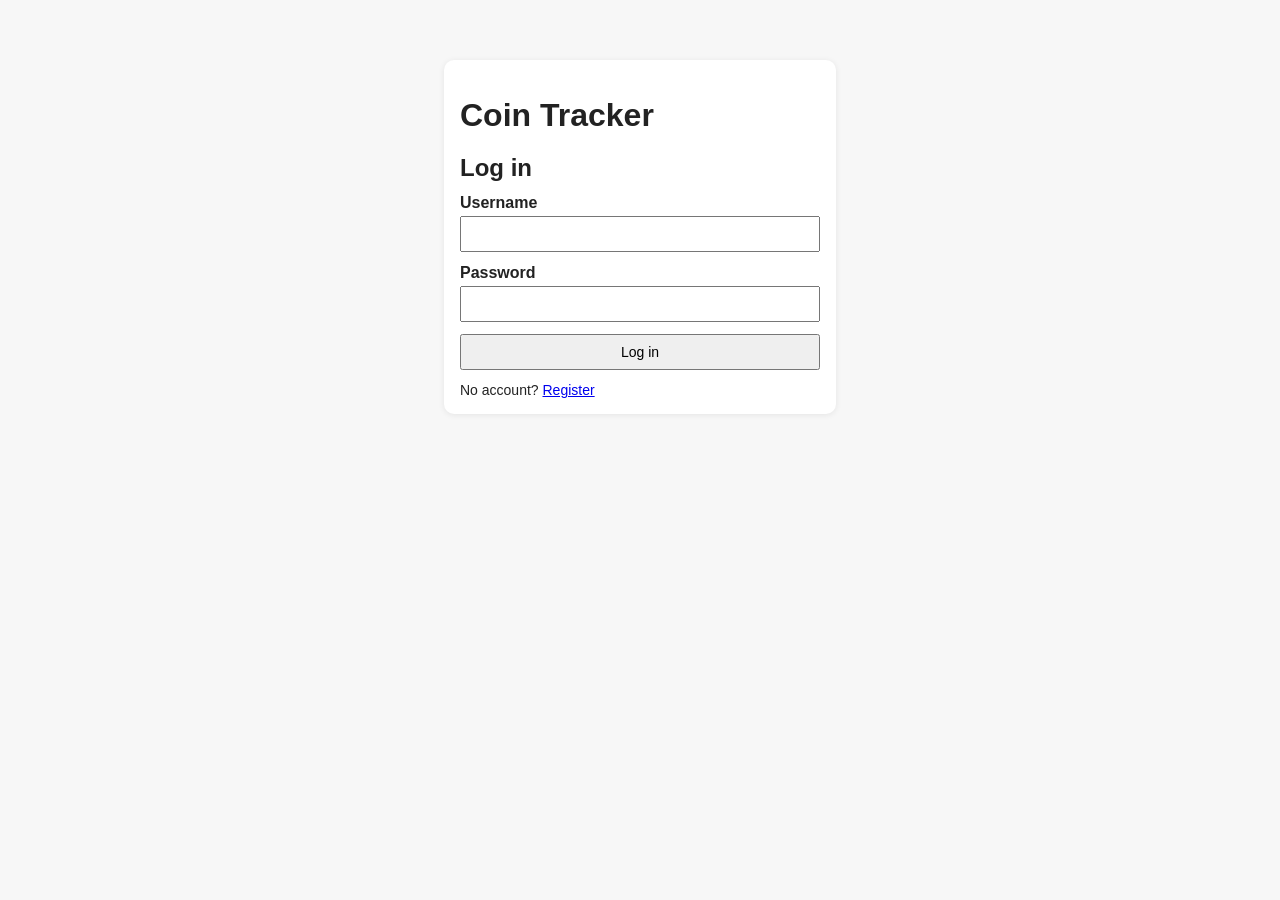
==== src/main/resources/static/index.html @ 02e874b6 "Add collection progress endpoint and wire it into the UI Progress becomes a first-class, server-comp" ====
<!DOCTYPE html>
<html lang="en">
<head>
    <meta charset="UTF-8">
    <meta name="viewport" content="width=device-width, initial-scale=1.0">
    <title>Coin Tracker</title>
    <link rel="stylesheet" href="css/app.css">
</head>
<body>
<div class="section topbar">
    <h1>Coin Tracker</h1>
    <div class="row" style="margin-bottom: 0;">
        <span class="identity" id="identity"></span>
        <button id="logoutButton">Log out</button>
    </div>
</div>

<div class="section">
    <h2>Progress</h2>
    <div class="progress-track">
        <div class="progress-fill" id="progressFill"></div>
    </div>
    <div class="progress-label" id="progressLabel">No data yet.</div>
</div>

<div class="section">
    <h2>Coin Catalog</h2>
    <table>
        <thead>
        <tr>
            <th>ID</th>
            <th>Country</th>
            <th>Denomination</th>
            <th>Year</th>
            <th>Set Quantity</th>
            <th>Action</th>
        </tr>
        </thead>
        <tbody id="catalogTableBody"></tbody>
    </table>
    <div id="catalogStatus" class="status"></div>
</div>

<div class="section">
    <h2>Owned Coins</h2>
    <table>
        <thead>
        <tr>
            <th>ID</th>
            <th>Country</th>
            <th>Denomination</th>
            <th>Year</th>
            <th>Quantity</th>
        </tr>
        </thead>
        <tbody id="ownedTableBody"></tbody>
    </table>
</div>

<div class="section">
    <h2>Missing Coins</h2>
    <table>
        <thead>
        <tr>
            <th>ID</th>
            <th>Country</th>
            <th>Denomination</th>
            <th>Year</th>
        </tr>
        </thead>
        <tbody id="missingTableBody"></tbody>
    </table>
</div>

<script src="js/auth.js"></script>
<script>
    const identity = document.getElementById("identity");
    const logoutButton = document.getElementById("logoutButton");
    const catalogTableBody = document.getElementById("catalogTableBody");
    const ownedTableBody = document.getElementById("ownedTableBody");
    const missingTableBody = document.getElementById("missingTableBody");
    const catalogStatus = document.getElementById("catalogStatus");
    const progressFill = document.getElementById("progressFill");
    const progressLabel = document.getElementById("progressLabel");

    let currentUserId = null;

    // Owned quantities keyed by coinId, used to pre-fill the catalog inputs.
    let ownedQuantities = {};

    function handleError(error, statusElement) {
        if (error.status === 401) {
            CoinAuth.redirectToLogin();
            return;
        }
        if (statusElement) {
            statusElement.textContent = error.message;
            statusElement.className = "status error";
        }
    }

    async function loadCatalog() {
        catalogStatus.textContent = "Loading catalog...";
        catalogStatus.className = "status";

        const coins = await CoinAuth.fetchJson("/api/coins");
        catalogTableBody.innerHTML = "";

        coins.forEach(coin => {
            const row = document.createElement("tr");
            const currentQuantity = ownedQuantities[coin.coinId] || 0;

            row.innerHTML = `
                <td>${coin.coinId}</td>
                <td>${coin.country}</td>
                <td>${coin.denomination}</td>
                <td>${coin.year}</td>
                <td>
                    <input type="number" min="0" value="${currentQuantity}" class="small-input" id="quantity-${coin.coinId}">
                </td>
                <td>
                    <button data-coin-id="${coin.coinId}">Save</button>
                </td>
            `;

            row.querySelector("button").addEventListener("click", () => updateQuantity(coin.coinId));
            catalogTableBody.appendChild(row);
        });

        catalogStatus.textContent = "Catalog loaded.";
        catalogStatus.className = "status success";
    }

    async function loadOwnedCoins() {
        const ownedCoins = await CoinAuth.fetchJson(`/api/users/${currentUserId}/owned-coins`);

        ownedQuantities = {};
        ownedTableBody.innerHTML = "";

        ownedCoins.forEach(coin => {
            ownedQuantities[coin.coinId] = coin.quantity;

            const row = document.createElement("tr");
            row.innerHTML = `
                <td>${coin.coinId}</td>
                <td>${coin.country}</td>
                <td>${coin.denomination}</td>
                <td>${coin.year}</td>
                <td>${coin.quantity}</td>
            `;
            ownedTableBody.appendChild(row);
        });

        return ownedCoins.length;
    }

    async function loadMissingCoins() {
        const missingCoins = await CoinAuth.fetchJson(`/api/users/${currentUserId}/missing-coins`);

        missingTableBody.innerHTML = "";

        missingCoins.forEach(coin => {
            const row = document.createElement("tr");
            row.innerHTML = `
                <td>${coin.coinId}</td>
                <td>${coin.country}</td>
                <td>${coin.denomination}</td>
                <td>${coin.year}</td>
            `;
            missingTableBody.appendChild(row);
        });

        return missingCoins.length;
    }

    async function loadProgress() {
        const progress = await CoinAuth.fetchJson(`/api/users/${currentUserId}/progress`);

        progressFill.style.width = progress.percentageComplete + "%";
        progressLabel.textContent = progress.totalCoinsInCatalog > 0
            ? `${progress.ownedCoinCount} of ${progress.totalCoinsInCatalog} coins collected (${progress.percentageComplete}%).`
            : "No coins in the catalog yet.";
    }

    async function loadCollection() {
        await Promise.all([
            loadOwnedCoins(),
            loadMissingCoins(),
            loadProgress()
        ]);
    }

    async function updateQuantity(coinId) {
        const input = document.getElementById(`quantity-${coinId}`);
        const quantity = Number(input.value);

        catalogStatus.textContent = "Saving quantity...";
        catalogStatus.className = "status";

        try {
            await CoinAuth.fetchJson(`/api/users/${currentUserId}/collection/${coinId}`, {
                method: "PUT",
                headers: { "Content-Type": "application/json" },
                body: JSON.stringify({ quantity })
            });

            catalogStatus.textContent = `Saved quantity ${quantity} for coin ${coinId}.`;
            catalogStatus.className = "status success";

            await loadCollection();
        } catch (error) {
            handleError(error, catalogStatus);
        }
    }

    logoutButton.addEventListener("click", () => CoinAuth.logout());

    async function initializePage() {
        let me;
        try {
            me = await CoinAuth.getMe();
        } catch (error) {
            CoinAuth.redirectToLogin();
            return;
        }

        currentUserId = me.userId;
        identity.textContent = `Signed in as ${me.username} (${me.role})`;

        try {
            await loadCollection();
            await loadCatalog();
        } catch (error) {
            handleError(error, catalogStatus);
        }
    }

    initializePage();
</script>
</body>
</html>
---- src/main/resources/static/css/app.css ----
/* v0.6.2: Shared styles for Coin Tracker pages. */
body {
    font-family: Arial, sans-serif;
    margin: 24px;
    background: #f7f7f7;
    color: #222;
}

h1, h2 {
    margin-bottom: 12px;
}

.section {
    background: white;
    border-radius: 10px;
    padding: 16px;
    margin-bottom: 18px;
    box-shadow: 0 1px 6px rgba(0, 0, 0, 0.08);
}

.row {
    display: flex;
    gap: 12px;
    align-items: center;
    flex-wrap: wrap;
    margin-bottom: 12px;
}

label {
    font-weight: bold;
}

select, input, button {
    padding: 8px;
    font-size: 14px;
}

button {
    cursor: pointer;
}

table {
    width: 100%;
    border-collapse: collapse;
    background: white;
}

th, td {
    border: 1px solid #ddd;
    padding: 10px;
    text-align: left;
}

th {
    background: #efefef;
}

.small-input {
    width: 70px;
}

.status {
    margin-top: 8px;
    font-size: 14px;
}

.error {
    color: #b00020;
}

.success {
    color: #0a7a2f;
}

/* Auth pages */
.auth-card {
    max-width: 360px;
    margin: 60px auto;
}

.auth-card .field {
    display: flex;
    flex-direction: column;
    gap: 4px;
    margin-bottom: 12px;
}

.auth-card input {
    width: 100%;
    box-sizing: border-box;
}

.auth-card button {
    width: 100%;
}

.auth-links {
    margin-top: 12px;
    font-size: 14px;
}

/* Top bar */
.topbar {
    display: flex;
    justify-content: space-between;
    align-items: center;
}

.topbar .identity {
    font-size: 14px;
}

/* Progress bar */
.progress-track {
    background: #e6e6e6;
    border-radius: 6px;
    height: 22px;
    overflow: hidden;
    margin-top: 8px;
}

.progress-fill {
    background: #0a7a2f;
    height: 100%;
    width: 0;
    transition: width 0.3s ease;
}

.progress-label {
    margin-top: 6px;
    font-size: 14px;
}
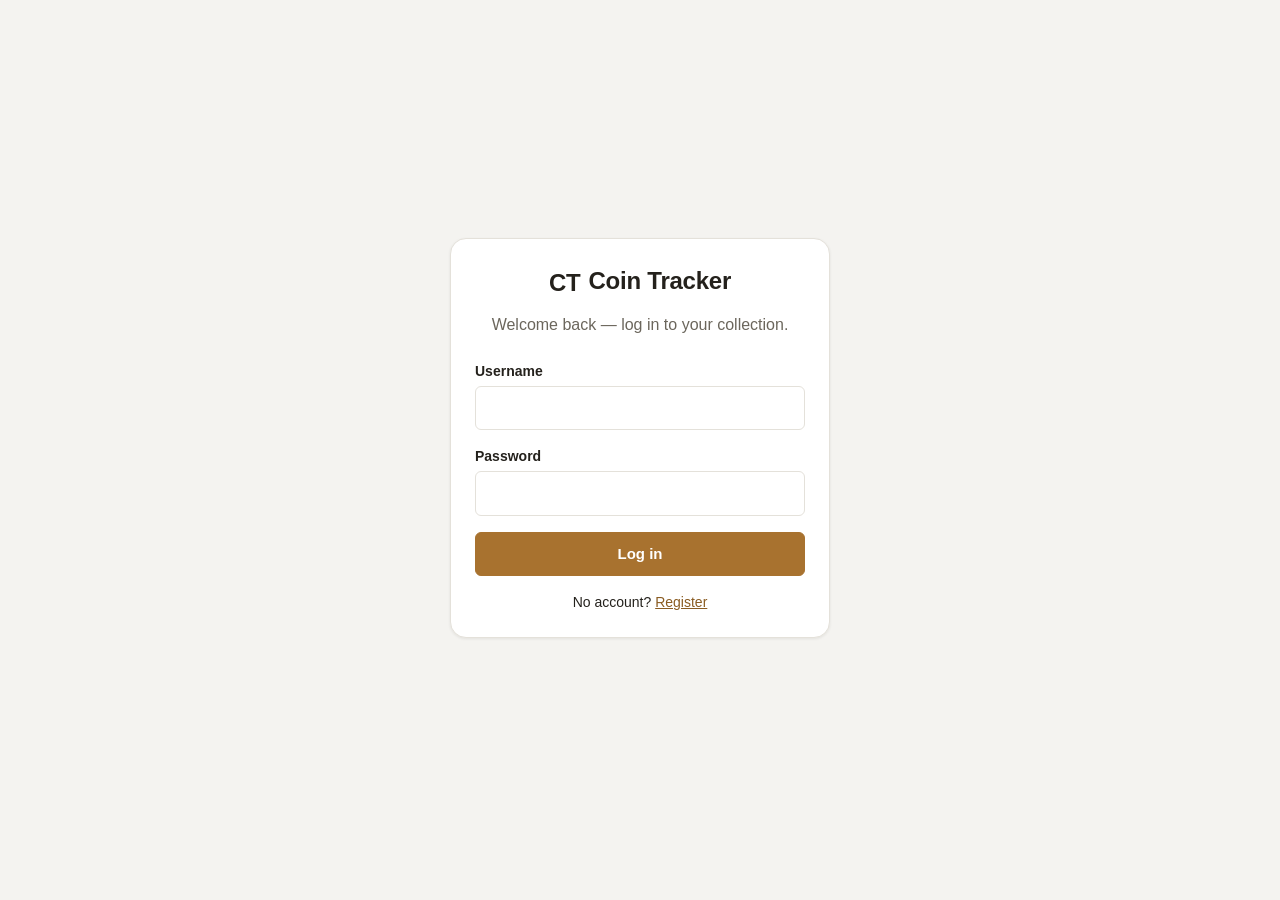
==== commit 02ff8b7b: "feat: restructure the main collection page into a unified coin view Replace the three separate Catal" ====
--- a/src/main/resources/static/index.html
+++ b/src/main/resources/static/index.html
@@ -7,10 +7,15 @@
     <link rel="stylesheet" href="css/app.css">
 </head>
 <body>
+<div class="page">
 <div class="section topbar">
-    <h1>Coin Tracker</h1>
+    <div class="brand">
+        <span class="coin-mark">CT</span>
+        <h1>Coin Tracker</h1>
+    </div>
     <div class="row" style="margin-bottom: 0;">
         <span class="identity" id="identity"></span>
+        <a href="admin.html" id="adminLink" style="display: none;">Admin</a>
         <button id="logoutButton">Log out</button>
     </div>
 </div>
@@ -24,70 +29,59 @@
 </div>
 
 <div class="section">
-    <h2>Coin Catalog</h2>
-    <table>
-        <thead>
-        <tr>
-            <th>ID</th>
-            <th>Country</th>
-            <th>Denomination</th>
-            <th>Year</th>
-            <th>Set Quantity</th>
-            <th>Action</th>
-        </tr>
-        </thead>
-        <tbody id="catalogTableBody"></tbody>
-    </table>
+    <h2>Coins</h2>
+    <div class="filter-bar">
+        <input type="search" id="searchInput" placeholder="Search by country or denomination...">
+        <div class="filter-tabs">
+            <button type="button" class="active" data-filter="all">All</button>
+            <button type="button" data-filter="owned">Owned</button>
+            <button type="button" data-filter="missing">Missing</button>
+        </div>
+    </div>
+    <div class="table-scroll">
+        <table>
+            <thead>
+            <tr>
+                <th>Country</th>
+                <th>Denomination</th>
+                <th>Year</th>
+                <th>Status</th>
+                <th>Quantity</th>
+                <th></th>
+            </tr>
+            </thead>
+            <tbody id="coinsTableBody"></tbody>
+        </table>
+    </div>
+    <div id="emptyState" class="empty-state" style="display: none;">No coins match your search.</div>
     <div id="catalogStatus" class="status"></div>
 </div>
-
-<div class="section">
-    <h2>Owned Coins</h2>
-    <table>
-        <thead>
-        <tr>
-            <th>ID</th>
-            <th>Country</th>
-            <th>Denomination</th>
-            <th>Year</th>
-            <th>Quantity</th>
-        </tr>
-        </thead>
-        <tbody id="ownedTableBody"></tbody>
-    </table>
-</div>
-
-<div class="section">
-    <h2>Missing Coins</h2>
-    <table>
-        <thead>
-        <tr>
-            <th>ID</th>
-            <th>Country</th>
-            <th>Denomination</th>
-            <th>Year</th>
-        </tr>
-        </thead>
-        <tbody id="missingTableBody"></tbody>
-    </table>
 </div>
 
 <script src="js/auth.js"></script>
 <script>
     const identity = document.getElementById("identity");
     const logoutButton = document.getElementById("logoutButton");
-    const catalogTableBody = document.getElementById("catalogTableBody");
-    const ownedTableBody = document.getElementById("ownedTableBody");
-    const missingTableBody = document.getElementById("missingTableBody");
+    const coinsTableBody = document.getElementById("coinsTableBody");
     const catalogStatus = document.getElementById("catalogStatus");
     const progressFill = document.getElementById("progressFill");
     const progressLabel = document.getElementById("progressLabel");
+    const searchInput = document.getElementById("searchInput");
+    const filterTabs = document.querySelectorAll(".filter-tabs button");
+    const emptyState = document.getElementById("emptyState");
 
     let currentUserId = null;
 
-    // Owned quantities keyed by coinId, used to pre-fill the catalog inputs.
+    // Owned quantities keyed by coinId, used to pre-fill quantity inputs and to derive each
+    // row's owned/missing status client-side (a quantity of 0 counts as "not owned" — see
+    // PostgresCollectionEntryRepository — so status is quantity > 0, not just "has a row").
     let ownedQuantities = {};
-
+    let catalogCoins = [];
+    let activeFilter = "all";
+
+    // Central error handler for every fetch on this page: a 401 means AccountStatusFilter or
+    // session expiry just invalidated us mid-use, so bounce to login rather than showing a
+    // confusing in-page error; anything else is shown inline near the action that failed.
     function handleError(error, statusElement) {
         if (error.status === 401) {
             CoinAuth.redirectToLogin();
@@ -99,24 +93,47 @@
         }
     }
 
-    async function loadCatalog() {
-        catalogStatus.textContent = "Loading catalog...";
-        catalogStatus.className = "status";
-
-        const coins = await CoinAuth.fetchJson("/api/coins");
-        catalogTableBody.innerHTML = "";
-
-        coins.forEach(coin => {
+    function escapeHtml(value) {
+        const div = document.createElement("div");
+        div.textContent = String(value);
+        return div.innerHTML;
+    }
+
+    function matchesFilter(coin, quantity) {
+        if (activeFilter === "owned") return quantity > 0;
+        if (activeFilter === "missing") return quantity === 0;
+        return true;
+    }
+
+    function matchesSearch(coin, term) {
+        if (!term) return true;
+        const haystack = `${coin.country} ${coin.denomination}`.toLowerCase();
+        return haystack.includes(term);
+    }
+
+    // Single render pass over the full catalog: builds every row once, then applies
+    // filter/search as a show/hide pass so switching tabs or typing doesn't refetch anything.
+    function renderCoins() {
+        const term = searchInput.value.trim().toLowerCase();
+        coinsTableBody.innerHTML = "";
+        let visibleCount = 0;
+
+        catalogCoins.forEach(coin => {
+            const quantity = ownedQuantities[coin.coinId] || 0;
+            if (!matchesFilter(coin, quantity) || !matchesSearch(coin, term)) {
+                return;
+            }
+            visibleCount++;
+
             const row = document.createElement("tr");
-            const currentQuantity = ownedQuantities[coin.coinId] || 0;
-
+            const isOwned = quantity > 0;
             row.innerHTML = `
-                <td>${coin.coinId}</td>
-                <td>${coin.country}</td>
-                <td>${coin.denomination}</td>
+                <td>${escapeHtml(coin.country)}</td>
+                <td>${escapeHtml(coin.denomination)}</td>
                 <td>${coin.year}</td>
+                <td><span class="badge ${isOwned ? "badge-owned" : "badge-missing"}">${isOwned ? "Owned" : "Missing"}</span></td>
                 <td>
-                    <input type="number" min="0" value="${currentQuantity}" class="small-input" id="quantity-${coin.coinId}">
+                    <input type="number" min="0" value="${quantity}" class="small-input" id="quantity-${coin.coinId}">
                 </td>
                 <td>
                     <button data-coin-id="${coin.coinId}">Save</button>
@@ -124,53 +141,22 @@
             `;
 
             row.querySelector("button").addEventListener("click", () => updateQuantity(coin.coinId));
-            catalogTableBody.appendChild(row);
+            coinsTableBody.appendChild(row);
         });
 
-        catalogStatus.textContent = "Catalog loaded.";
-        catalogStatus.className = "status success";
-    }
-
-    async function loadOwnedCoins() {
+        emptyState.style.display = visibleCount === 0 ? "" : "none";
+    }
+
+    async function loadCatalog() {
+        catalogCoins = await CoinAuth.fetchJson("/api/coins");
+    }
+
+    async function loadOwnedQuantities() {
         const ownedCoins = await CoinAuth.fetchJson(`/api/users/${currentUserId}/owned-coins`);
-
         ownedQuantities = {};
-        ownedTableBody.innerHTML = "";
-
         ownedCoins.forEach(coin => {
             ownedQuantities[coin.coinId] = coin.quantity;
-
-            const row = document.createElement("tr");
-            row.innerHTML = `
-                <td>${coin.coinId}</td>
-                <td>${coin.country}</td>
-                <td>${coin.denomination}</td>
-                <td>${coin.year}</td>
-                <td>${coin.quantity}</td>
-            `;
-            ownedTableBody.appendChild(row);
         });
-
-        return ownedCoins.length;
-    }
-
-    async function loadMissingCoins() {
-        const missingCoins = await CoinAuth.fetchJson(`/api/users/${currentUserId}/missing-coins`);
-
-        missingTableBody.innerHTML = "";
-
-        missingCoins.forEach(coin => {
-            const row = document.createElement("tr");
-            row.innerHTML = `
-                <td>${coin.coinId}</td>
-                <td>${coin.country}</td>
-                <td>${coin.denomination}</td>
-                <td>${coin.year}</td>
-            `;
-            missingTableBody.appendChild(row);
-        });
-
-        return missingCoins.length;
     }
 
     async function loadProgress() {
@@ -182,12 +168,15 @@
             : "No coins in the catalog yet.";
     }
 
-    async function loadCollection() {
+    // Fired in parallel since catalog/owned-quantities/progress are independent reads over
+    // different (or overlapping-but-read-only) data — no reason to serialize them.
+    async function loadAll() {
         await Promise.all([
-            loadOwnedCoins(),
-            loadMissingCoins(),
+            loadCatalog(),
+            loadOwnedQuantities(),
             loadProgress()
         ]);
+        renderCoins();
     }
 
     async function updateQuantity(coinId) {
@@ -207,7 +196,11 @@
             catalogStatus.textContent = `Saved quantity ${quantity} for coin ${coinId}.`;
             catalogStatus.className = "status success";
 
-            await loadCollection();
+            // Re-fetch owned quantities/progress rather than patching local state in place —
+            // simpler and guarantees the UI matches server truth (e.g. progress %), at the
+            // cost of a couple extra requests per save. Fine at this app's scale.
+            await Promise.all([loadOwnedQuantities(), loadProgress()]);
+            renderCoins();
         } catch (error) {
             handleError(error, catalogStatus);
         }
@@ -215,7 +208,20 @@
 
     logoutButton.addEventListener("click", () => CoinAuth.logout());
 
+    searchInput.addEventListener("input", renderCoins);
+
+    filterTabs.forEach(tab => {
+        tab.addEventListener("click", () => {
+            filterTabs.forEach(t => t.classList.remove("active"));
+            tab.classList.add("active");
+            activeFilter = tab.dataset.filter;
+            renderCoins();
+        });
+    });
+
     async function initializePage() {
+        // getMe() failing (401) is the normal "not logged in" case for a fresh visit — not an
+        // error to surface, just a signal to redirect.
         let me;
         try {
             me = await CoinAuth.getMe();
@@ -227,9 +233,15 @@
         currentUserId = me.userId;
         identity.textContent = `Signed in as ${me.username} (${me.role})`;
 
+        // Client-side visibility toggle only — the actual protection is server-side
+        // (@PreAuthorize on AdminUserController); this just avoids showing a link a non-admin
+        // would immediately get a 403 from.
+        if (me.role === "ADMIN") {
+            document.getElementById("adminLink").style.display = "";
+        }
+
         try {
-            await loadCollection();
-            await loadCatalog();
+            await loadAll();
         } catch (error) {
             handleError(error, catalogStatus);
         }
--- a/src/main/resources/static/css/app.css
+++ b/src/main/resources/static/css/app.css
@@ -1,102 +1,355 @@
-/* v0.6.2: Shared styles for Coin Tracker pages. */
+/* Coin Tracker design system. One stylesheet for all pages (login/register/index/admin) since
+   there's no build step to bundle/scope styles — sections below are grouped by which page(s)
+   use them. Uses CSS custom properties so color/spacing/radius stay consistent and easy to
+   retune in one place; supports light/dark via prefers-color-scheme. */
+
+:root {
+    --color-bg: #f4f3f0;
+    --color-surface: #ffffff;
+    --color-surface-alt: #f9f8f6;
+    --color-border: #e4e1da;
+    --color-text: #24211c;
+    --color-text-muted: #6b665c;
+    --color-accent: #a8722f;
+    --color-accent-dark: #8a5c22;
+    --color-accent-contrast: #ffffff;
+    --color-success: #1f7a3f;
+    --color-success-bg: #e7f5ea;
+    --color-error: #b3261e;
+    --color-error-bg: #fbeaea;
+    --color-focus: #4f8ff0;
+
+    --radius-sm: 6px;
+    --radius-md: 10px;
+    --radius-lg: 16px;
+
+    --shadow-sm: 0 1px 3px rgba(24, 20, 10, 0.08);
+    --shadow-md: 0 4px 16px rgba(24, 20, 10, 0.10);
+
+    --space-1: 4px;
+    --space-2: 8px;
+    --space-3: 12px;
+    --space-4: 16px;
+    --space-5: 24px;
+    --space-6: 32px;
+}
+
+@media (prefers-color-scheme: dark) {
+    :root {
+        --color-bg: #17140f;
+        --color-surface: #211d16;
+        --color-surface-alt: #2a251c;
+        --color-border: #3a3325;
+        --color-text: #f3efe6;
+        --color-text-muted: #b3aa96;
+        --color-accent: #d59a4f;
+        --color-accent-dark: #e8b06a;
+        --color-accent-contrast: #201802;
+        --color-success: #6fd695;
+        --color-success-bg: #17301f;
+        --color-error: #f2938c;
+        --color-error-bg: #3a1a17;
+        --color-focus: #7fb0ff;
+    }
+}
+
+* {
+    box-sizing: border-box;
+}
+
 body {
-    font-family: Arial, sans-serif;
-    margin: 24px;
-    background: #f7f7f7;
-    color: #222;
-}
-
-h1, h2 {
-    margin-bottom: 12px;
+    font-family: -apple-system, BlinkMacSystemFont, "Segoe UI", Roboto, Helvetica, Arial, sans-serif;
+    margin: 0;
+    padding: var(--space-5);
+    background: var(--color-bg);
+    color: var(--color-text);
+    line-height: 1.5;
+    -webkit-font-smoothing: antialiased;
+}
+
+.page {
+    max-width: 1080px;
+    margin: 0 auto;
+}
+
+h1, h2, h3 {
+    margin: 0 0 var(--space-3);
+    font-weight: 700;
+    letter-spacing: -0.01em;
+}
+
+h1 {
+    font-size: 1.5rem;
+}
+
+h2 {
+    font-size: 1.125rem;
+    color: var(--color-text);
+}
+
+p {
+    margin: 0 0 var(--space-3);
+    color: var(--color-text-muted);
+}
+
+a {
+    color: var(--color-accent-dark);
 }
 
 .section {
-    background: white;
-    border-radius: 10px;
-    padding: 16px;
-    margin-bottom: 18px;
-    box-shadow: 0 1px 6px rgba(0, 0, 0, 0.08);
+    background: var(--color-surface);
+    border: 1px solid var(--color-border);
+    border-radius: var(--radius-lg);
+    padding: var(--space-5);
+    margin-bottom: var(--space-5);
+    box-shadow: var(--shadow-sm);
 }
 
 .row {
     display: flex;
-    gap: 12px;
+    gap: var(--space-3);
     align-items: center;
     flex-wrap: wrap;
-    margin-bottom: 12px;
+    margin-bottom: var(--space-3);
+}
+
+.row:last-child {
+    margin-bottom: 0;
 }
 
 label {
-    font-weight: bold;
+    font-weight: 600;
+    font-size: 0.875rem;
 }
 
 select, input, button {
-    padding: 8px;
-    font-size: 14px;
+    font: inherit;
+    font-size: 0.9375rem;
+}
+
+input, select {
+    padding: 10px 12px;
+    border: 1px solid var(--color-border);
+    border-radius: var(--radius-sm);
+    background: var(--color-surface);
+    color: var(--color-text);
+}
+
+input:focus, select:focus, button:focus-visible {
+    outline: 2px solid var(--color-focus);
+    outline-offset: 1px;
 }
 
 button {
     cursor: pointer;
+    padding: 10px 16px;
+    border-radius: var(--radius-sm);
+    border: 1px solid var(--color-border);
+    background: var(--color-surface-alt);
+    color: var(--color-text);
+    font-weight: 600;
+    transition: background-color 0.15s ease, transform 0.05s ease, opacity 0.15s ease;
+}
+
+button:hover {
+    background: var(--color-border);
+}
+
+button:active {
+    transform: translateY(1px);
+}
+
+button:disabled {
+    opacity: 0.55;
+    cursor: not-allowed;
+    transform: none;
+}
+
+button.primary {
+    background: var(--color-accent);
+    border-color: var(--color-accent);
+    color: var(--color-accent-contrast);
+}
+
+button.primary:hover {
+    background: var(--color-accent-dark);
+    border-color: var(--color-accent-dark);
+}
+
+button.danger {
+    background: var(--color-surface-alt);
+    border-color: var(--color-error);
+    color: var(--color-error);
+}
+
+button.danger:hover {
+    background: var(--color-error-bg);
+}
+
+button.link {
+    background: none;
+    border: none;
+    padding: 0;
+    color: var(--color-accent-dark);
+    font-weight: 600;
+}
+
+button.link:hover {
+    background: none;
+    text-decoration: underline;
+}
+
+.table-scroll {
+    overflow-x: auto;
+    border-radius: var(--radius-md);
+    border: 1px solid var(--color-border);
 }
 
 table {
     width: 100%;
     border-collapse: collapse;
-    background: white;
+    background: var(--color-surface);
+    min-width: 480px;
 }
 
 th, td {
-    border: 1px solid #ddd;
-    padding: 10px;
+    padding: 12px 14px;
     text-align: left;
+    border-bottom: 1px solid var(--color-border);
+    white-space: nowrap;
+}
+
+tbody tr:last-child td {
+    border-bottom: none;
+}
+
+tbody tr:hover {
+    background: var(--color-surface-alt);
 }
 
 th {
-    background: #efefef;
+    background: var(--color-surface-alt);
+    font-size: 0.8125rem;
+    text-transform: uppercase;
+    letter-spacing: 0.04em;
+    color: var(--color-text-muted);
+    font-weight: 700;
 }
 
 .small-input {
-    width: 70px;
+    width: 72px;
 }
 
 .status {
-    margin-top: 8px;
-    font-size: 14px;
-}
-
-.error {
-    color: #b00020;
-}
-
-.success {
-    color: #0a7a2f;
+    margin-top: var(--space-3);
+    font-size: 0.875rem;
+    padding: 10px 12px;
+    border-radius: var(--radius-sm);
+    display: none;
+}
+
+.status:empty {
+    display: none;
+}
+
+.status:not(:empty) {
+    display: block;
+    background: var(--color-surface-alt);
+    color: var(--color-text-muted);
+}
+
+.status.error {
+    background: var(--color-error-bg);
+    color: var(--color-error);
+}
+
+.status.success {
+    background: var(--color-success-bg);
+    color: var(--color-success);
+}
+
+.badge {
+    display: inline-flex;
+    align-items: center;
+    padding: 3px 10px;
+    border-radius: 999px;
+    font-size: 0.75rem;
+    font-weight: 700;
+    letter-spacing: 0.02em;
+}
+
+.badge-owned {
+    background: var(--color-success-bg);
+    color: var(--color-success);
+}
+
+.badge-missing {
+    background: var(--color-surface-alt);
+    color: var(--color-text-muted);
+}
+
+.badge-admin {
+    background: var(--color-accent);
+    color: var(--color-accent-contrast);
+}
+
+.badge-user {
+    background: var(--color-surface-alt);
+    color: var(--color-text-muted);
+}
+
+.badge-inactive {
+    background: var(--color-error-bg);
+    color: var(--color-error);
+}
+
+.empty-state {
+    padding: var(--space-6) var(--space-4);
+    text-align: center;
+    color: var(--color-text-muted);
 }
 
 /* Auth pages */
+.auth-shell {
+    min-height: calc(100vh - 2 * var(--space-5));
+    display: flex;
+    align-items: center;
+    justify-content: center;
+}
+
 .auth-card {
-    max-width: 360px;
-    margin: 60px auto;
+    width: 100%;
+    max-width: 380px;
+}
+
+.auth-card h1 {
+    text-align: center;
+}
+
+.auth-card .subtitle {
+    text-align: center;
+    margin-bottom: var(--space-5);
 }
 
 .auth-card .field {
     display: flex;
     flex-direction: column;
-    gap: 4px;
-    margin-bottom: 12px;
+    gap: var(--space-1);
+    margin-bottom: var(--space-4);
 }
 
 .auth-card input {
     width: 100%;
-    box-sizing: border-box;
-}
-
-.auth-card button {
+}
+
+.auth-card button[type="submit"] {
     width: 100%;
 }
 
 .auth-links {
-    margin-top: 12px;
-    font-size: 14px;
+    margin-top: var(--space-4);
+    font-size: 0.875rem;
+    text-align: center;
 }
 
 /* Top bar */
@@ -104,29 +357,105 @@
     display: flex;
     justify-content: space-between;
     align-items: center;
+    flex-wrap: wrap;
+    gap: var(--space-3);
+}
+
+.topbar .brand {
+    display: flex;
+    align-items: center;
+    gap: var(--space-2);
+}
+
+.topbar .brand .coin-mark {
+    width: 32px;
+    height: 32px;
+    border-radius: 50%;
+    background: linear-gradient(145deg, var(--color-accent), var(--color-accent-dark));
+    display: inline-flex;
+    align-items: center;
+    justify-content: center;
+    color: var(--color-accent-contrast);
+    font-weight: 800;
+    font-size: 0.875rem;
+    flex-shrink: 0;
 }
 
 .topbar .identity {
-    font-size: 14px;
-}
-
-/* Progress bar */
+    font-size: 0.875rem;
+    color: var(--color-text-muted);
+}
+
+/* Progress */
 .progress-track {
-    background: #e6e6e6;
-    border-radius: 6px;
-    height: 22px;
+    background: var(--color-surface-alt);
+    border: 1px solid var(--color-border);
+    border-radius: 999px;
+    height: 20px;
     overflow: hidden;
-    margin-top: 8px;
+    margin-top: var(--space-2);
 }
 
 .progress-fill {
-    background: #0a7a2f;
+    background: linear-gradient(90deg, var(--color-accent), var(--color-accent-dark));
     height: 100%;
     width: 0;
-    transition: width 0.3s ease;
+    transition: width 0.4s ease;
 }
 
 .progress-label {
-    margin-top: 6px;
-    font-size: 14px;
-}
+    margin-top: var(--space-2);
+    font-size: 0.875rem;
+    color: var(--color-text-muted);
+}
+
+/* Filter bar (collection page) */
+.filter-bar {
+    display: flex;
+    gap: var(--space-3);
+    flex-wrap: wrap;
+    align-items: center;
+    margin-bottom: var(--space-4);
+}
+
+.filter-bar input[type="search"] {
+    flex: 1;
+    min-width: 180px;
+}
+
+.filter-tabs {
+    display: inline-flex;
+    border: 1px solid var(--color-border);
+    border-radius: var(--radius-sm);
+    overflow: hidden;
+}
+
+.filter-tabs button {
+    border: none;
+    border-radius: 0;
+    background: var(--color-surface);
+}
+
+.filter-tabs button + button {
+    border-left: 1px solid var(--color-border);
+}
+
+.filter-tabs button.active {
+    background: var(--color-accent);
+    color: var(--color-accent-contrast);
+}
+
+@media (max-width: 640px) {
+    body {
+        padding: var(--space-3);
+    }
+
+    .section {
+        padding: var(--space-4);
+        border-radius: var(--radius-md);
+    }
+
+    th, td {
+        padding: 10px;
+    }
+}
